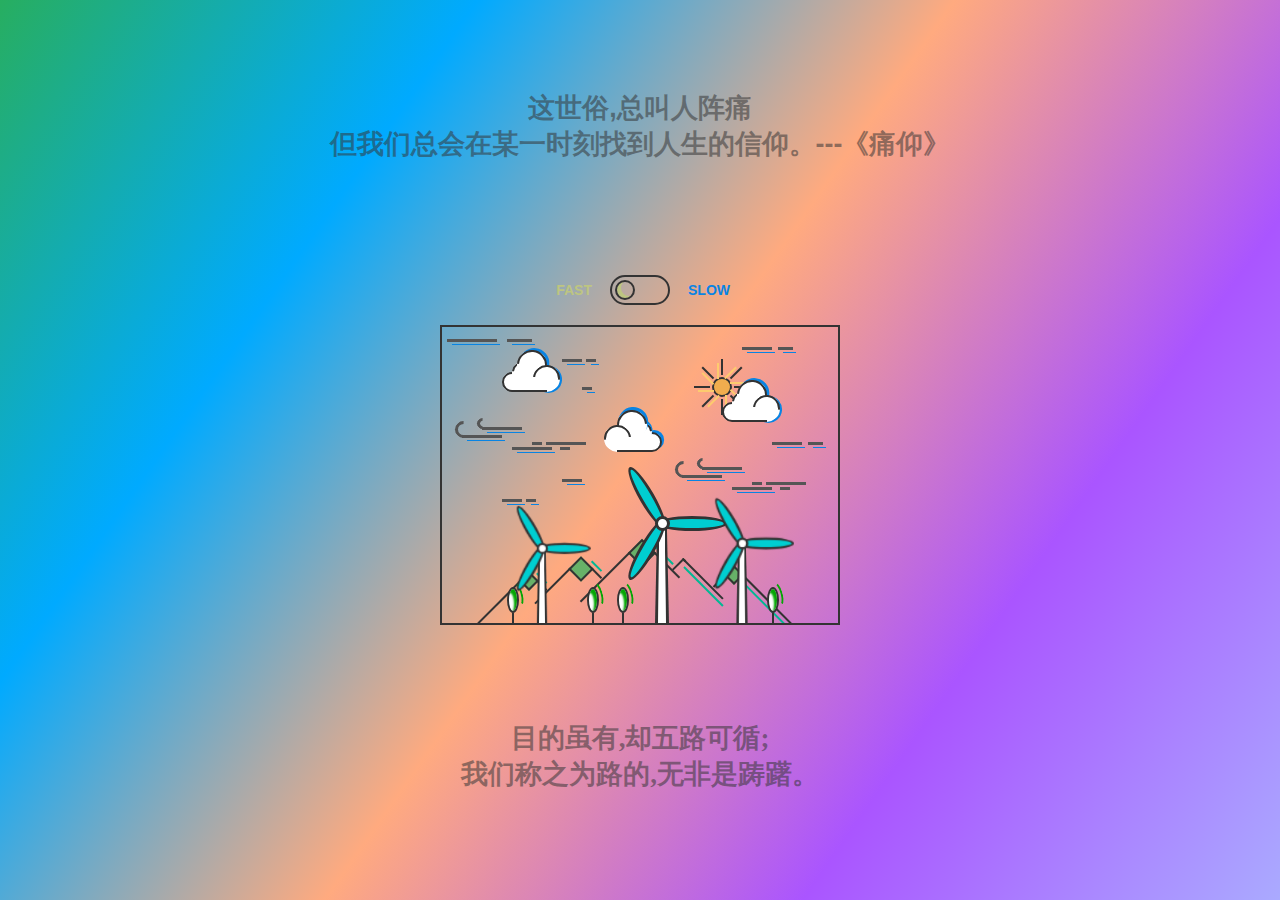
==== 风.html @ 0da6e861 "Add files via upload" ====
<!DOCTYPE html>
<html lang="zh-Hans">
	<head>
		<meta charset="utf-8">
		<meta name="viewport" content="width=device-width,initial-scale=1.0"/>
		<title>风♪</title>
		<link rel="stylesheet" type="text/css" href="风.css"/>
		<link rel="stylesheet" type="text/css" href="bootstrap-3.3.7-dist/css/bootstrap-theme.css"/>
	</head>
	<body>
		<div class="channel">
			这世俗,总叫人阵痛<br>
			但我们总会在某一时刻找到人生的信仰。---《痛仰》<br>
			<!-- <br><br><br><br><br><br><br><br><br><br><br><br><br><br><br><br> -->
			<!-- 目的虽有,却五路可循;<br> -->
			<!-- 我们称之为路的,无非是踌躇。 -->
		</div>
		<div class="container">
			<!-- 切换速度开关 -->
			<div id="switch" >
				<div class="circle"></div>
			</div>
			<!-- 主画布 -->
			<div class="main">
				<!-- 这是太阳 -->
				<div class="sun">
					<span style="--i:1"></span>
					<span style="--i:2"></span>
					<span style="--i:3"></span>
					<span style="--i:4"></span>
					<span style="--i:5"></span>
					<span style="--i:6"></span>
					<span style="--i:7"></span>
					<span style="--i:8"></span>
				</div>
				
				<!-- 这是山河 -->
				<div class="mountain a"></div>
				<div class="mountain b"></div>
				<div class="mountain c"></div>
				<div class="mountain d"></div>
				<div class="mountain e"></div>
				
				<!-- 这是风云 -->
				<div class="cloud_wind_wrap_fast">
					<div class="cloud_wind_wrap_slow">
						<div class="cloud_wind_group" style="--i:1">
							<div class="cloud a">
								<span></span>
								<span></span>
								<span></span>
								<span></span>
								<span></span>
							</div>
							<div class="cloud b">
								<span></span>
								<span></span>
								<span></span>
								<span></span>
								<span></span>
							</div>
							<div class="cloud c">
								<span></span>
								<span></span>
								<span></span>
								<span></span>
								<span></span>
							</div>
							<div class="wind a">
								<span></span>
								<span></span>
								<span></span>
								<span></span>
							</div>
							<div class="wind b">
								<span></span>
								<span></span>
								<span></span>
								<span></span>
							</div>
							<div class="wind_small">
								<span></span>
								<span></span>
								<span></span>
								<span></span>
								<span></span>
								<span></span>
								<span></span>
								<span></span>
							</div>
						</div>
						<div class="cloud_wind_group" style="--i:2">
							<div class="cloud a">
								<span></span>
								<span></span>
								<span></span>
								<span></span>
								<span></span>
							</div>
							<div class="cloud b">
								<span></span>
								<span></span>
								<span></span>
								<span></span>
								<span></span>
							</div>
							<div class="cloud c">
								<span></span>
								<span></span>
								<span></span>
								<span></span>
								<span></span>
							</div>
							<div class="wind a">
								<span></span>
								<span></span>
								<span></span>
								<span></span>
							</div>
							<div class="wind b">
								<span></span>
								<span></span>
								<span></span>
								<span></span>
							</div>
							<div class="wind_small">
								<span></span>
								<span></span>
								<span></span>
								<span></span>
								<span></span>
								<span></span>
								<span></span>
								<span></span>
							</div>
						</div>
						<div class="cloud_wind_group" style="--i:3">
							<div class="cloud a">
								<span></span>
								<span></span>
								<span></span>
								<span></span>
								<span></span>
							</div>
							<div class="cloud b">
								<span></span>
								<span></span>
								<span></span>
								<span></span>
								<span></span>
							</div>
							<div class="cloud c">
								<span></span>
								<span></span>
								<span></span>
								<span></span>
								<span></span>
							</div>
							<div class="wind a">
								<span></span>
								<span></span>
								<span></span>
								<span></span>
							</div>
							<div class="wind b">
								<span></span>
								<span></span>
								<span></span>
								<span></span>
							</div>
							<div class="wind_small">
								<span></span>
								<span></span>
								<span></span>
								<span></span>
								<span></span>
								<span></span>
								<span></span>
								<span></span>
							</div>
						</div>
					</div>
				</div>
				
				<!-- 这是树 -->
				<div class="tree_wrap">
				    <div class="tree">
				        <span></span>
				        <span></span>
				        <span></span>
				        <span></span>
				    </div>
				</div>
				
				<!-- 这是风车 -->
				<div class="windmill_wrap">
				    <!-- 风车 -->
				    <div class="windmill">
				        <!-- 风车支架 -->
				        <div class="pole"></div>
				        <!-- 风车头部 -->
				        <div class="head">
				            <!-- 风车扇叶组合 -->
				            <div class="fan">
				                <!-- 风车扇叶*3 -->
				                <span style="--i:1"></span>
				                <span style="--i:2"></span>
				                <span style="--i:3"></span>
				            </div>
				        </div>
				    </div>
				    <!-- 风车 left -->
				    <div class="windmill left">
				        <!-- 风车支架 -->
				        <div class="pole"></div>
				        <!-- 风车头部 -->
				        <div class="head">
				            <!-- 风车扇叶组合 -->
				            <div class="fan">
				                <!-- 风车扇叶*3 -->
				                <span style="--i:1"></span>
				                <span style="--i:2"></span>
				                <span style="--i:3"></span>
				            </div>
				        </div>
				    </div>
				    <!-- 风车 right -->
				    <div class="windmill right">
				        <!-- 风车支架 -->
				        <div class="pole"></div>
				        <!-- 风车头部 -->
				        <div class="head">
				            <!-- 风车扇叶组合 -->
				            <div class="fan">
				                <!-- 风车扇叶*3 -->
				                <span style="--i:1"></span>
				                <span style="--i:2"></span>
				                <span style="--i:3"></span>
				            </div>
				        </div>
				    </div>
				</div>
			</div>
			
		</div>
		
		<script>
			// 找到switch元素
			let swch = document.getElementById('switch');
			// 找到container元素
			let container = document.querySelector('.container');
			
			// 绑定点击事件
			swch.addEventListener('click', (e) => {
			    // 这里其实可以实用切换
			    // swch.classList.toggle('switched');
			    // 为后期预留操作空间所以使用下面的方式
			    if (swch.classList.contains('switched')) {
			        // 移除样式
			        swch.classList.remove('switched');
			        // 不选中是为快
			        container.classList.remove('slow');
			    } else {
			        // 增加样式
			        swch.classList.add('switched');
			        // 选中是为慢
			        container.classList.add('slow');
			    }
			});
		</script>
		<div class="channel2">
			<!-- <br><br><br><br><br><br><br><br><br><br><br><br><br><br><br><br> -->
			目的虽有,却五路可循;<br>
			我们称之为路的,无非是踌躇。
		</div>
		<!-- <bgsound src="//music.163.com/outchain/player?type=2&id=461515533&auto=1&height=66" loop=-1 autostart=true > -->
		
		<iframe frameborder="no" border="0" marginwidth="0" marginheight="0" width=0 height=0 src="//music.163.com/outchain/player?type=2&id=461515533&auto=1&height=66" autostart=true></iframe>
		
		
		
		 <!-- <embed src="//music.163.com/outchain/player?type=2&id=461515533&auto=1&height=66" autostart="true" loop="true" width="0" height="0" starttime="00:01"> -->
		
		<!-- <video controls="true" autoplay="true" name="media" loop="true" hidden="true"> <source src="//music.163.com/outchain/player?type=2&id=461515533&auto=1&height=66" type="audio/mpeg"></video> -->
		
		<!-- <audio autoplay="" loop="true"> <source src="https://i.y.qq.com/v8/playsong.html?songid=203809790&source=yqq#wechat_redirect"></audio> -->
	</body>
	
	
</html>
---- 风.css ----
:root{
	--background-color:#f5f5f5;
	--border-color:#7591AD;
	--text-color:#34495e;
	--color1:#EC3E27;
	--color2:#fd79a8;
	--color3:#0984e3;
	--color4:#00b894;
	--color5:#fdcb6e;
	--color6:#e056fd;
	--color7:#04a704;
	--color8:#BDC581;
}

*,
::after,
::before{
	margin: 0;
	padding: 0;
	box-sizing: border-box;
}

html{
	font-size: 14px;
}

body{
	width: 100vw;
	height: 100vh;
	background-color: var(--backround-color);
	background-image: linear-gradient(125deg, #27ae60,#00aaff,#ffaa7f,#aa55ff,#aaaaff);
	background-attachment: fixed;
	/* background-color: #269ABC; */
	display: flex;
	justify-content: center;
	align-items: center;
	font-family:'Montserrat',sans-serif,Arial,'Microsoft Yahei';
}

.channel{
	position: absolute;
	width: 80%;
	text-align: center;
	top: 10vh;
	left: 50%;
	transform: translateX(-50%);
	font-size: 3vmin;
	font-weight: bold;
	color: #35353588;
	z-index: 10000;
}
.channel2{
	position: absolute;
	width: 80%;
	text-align: center;
	top: 80vh;
	left: 50%;
	transform: translateX(-50%);
	font-size: 3vmin;
	font-weight: bold;
	color: #35353588;
	z-index: 10000;
	font-family: "华文仿宋" !important;
}

.container{
	position: absolute;
	width: 100vw;
	height: 100vh;
	/* background-color: #00B894; */
	display: flex;
	justify-content: center;
	align-items: center;
	flex-direction: column;
}

/* 这是切换开关用JS控制 */
#switch{
	position:relative;
	width: 60px;
	height: 30px;
	border: 2px solid #333333;
	border-radius: 30px;
	cursor: pointer;
}

#switch::before,
#switch::after{
	position: absolute;
	/* content: '123'; */
	line-height: 26px;
	text-transform: uppercase;
	font-weight: 800;
	padding: 0 20px;
	/* background-color: #0984E3; */
	cursor: initial;
	pointer-events: none;
}

#switch::before{
	content:'fast';
	right:100%;
	color: var(--color8);
}
#switch::after{
	content:'slow';
	left: 100%;
	color: var(--color3);
}

/* 默认情况 */
#switch .circle{
	position: absolute;
	top: 3px;
	left: 3px;
	width: 20px;
	height: 20px;
	border: 2px solid #333333;
	border-radius: 50%;
	box-shadow: inset 4px -2px 0 0 var(--color8);
	transition: all .3s cubic-bezier(.86, 1.51, .74, 1); 
}

/* 点击后情况 */
#switch.switched .circle{
	left: calc(100% - 20px - 3px);
	box-shadow: inset 4px -2px 0 0 var(--color3);
}

/* 主画布外框 */
.main{
	position: relative;
	width: 400px;
	height: 300px;
	border:2px solid #333;
	margin-top: 20px;
	overflow: hidden;
}

/*这是太阳  */
.sun{
	position: absolute;
	width: 20px;
	height: 20px;
	border: 2px solid #333;
	border-radius: 50%;
	left: 270px;
	top: 50px;
	display: flex;
	justify-content: center;
	align-items: center;
	animation: sun_rotate 10s linear infinite;
	/* background-color: red; */
	background-color: #F0AD4E;
}

@keyframes sun_rotate{
	0%{
		transform: rotate(0deg);
	}
	100%{
		transform: rotate(-360deg);
	}
}

.sun span{
	position: absolute;
	display: block;
	height: 2px;
	width: 16px;
	background-color: #333;
	box-shadow: 4px 4px 0 0 var(--color5);
	transform: rotate(calc(var(--i) * 45deg)) translateX(-20px);
	animation: sun_ray 1s linear infinite;
	animation-delay: calc(var(--i) * -0.5s);
}

@keyframes sun_ray{
	0%{
		transform: rotate(calc(var(--i) * 45deg)) translateX(-20px) scaleX(1);
	}
	50%{
		transform: rotate(calc(var(--i) * 45deg)) translateX(-20px) scaleX(0.6);
	}
	100%{
		transform: rotate(calc(var(--i) * 45deg)) translateX(-20px) scaleX(1);
	}
}

/* 这是山河 */
.mountain{
	position: absolute;
	border: 2px solid #333;
	transform: rotate(45deg);
}
.mountain.a{
	width:14px;
	height:14px;
	left:80px;
	bottom:35px;
	background-color: #67B168;
}
.mountain.b{
	width:18px;
	height:18px;
	left:130px;
	bottom:45px;
	background-color: #67B168;
}
.mountain.c{
	width:20px;
	height:20px;
	left:190px;
	bottom:60px;
	background-color: #67B168;
}
.mountain.d{
	width:2px;
	height:2px;
	left:240px;
	bottom:62px;
	border-bottom: none;
	background-color: #67B168;
}
.mountain.e{
	width:14px;
	height:14px;
	left:285px;
	bottom:41px;
	background-color: #67B168;
}

.mountain.a::after,
.mountain.b::after,
.mountain.c::after,
.mountain.d::after,
.mountain.e::after,
.mountain.a::before,
.mountain.b::before,
.mountain.c::before,
.mountain.d::before,
.mountain.e::before{
	position: absolute;
	content: '';
	background-color: #333;
}

.mountain.a::after,
.mountain.b::after,
.mountain.c::after,
.mountain.d::after,
.mountain.e::after{
	left: -2px;
	top: 100%;
	width: 2px;
}

.mountain.a::after{
	height:70px;
}
.mountain.b::after{
	height:50px;
}
.mountain.c::after{
	height:70px;
}
.mountain.d::after{
	height:14px;
}
.mountain.e::after{
	height:18px;
}

.mountain.a::before,
.mountain.b::before,
.mountain.c::before,
.mountain.d::before,
.mountain.e::before {
    top: -2px;
    left: 100%;
    height: 2px;
}

.mountain.a::before{
	width:14px;
	box-shadow:-5px -5px 0 0 var(--color4);
}
.mountain.b::before{
	width:14px;
	box-shadow:-5px -5px 0 0 var(--color4);
}
.mountain.c::before{
	width:36px;
	box-shadow:-14px -5px 0 0 var(--color4);
}
.mountain.d::before{
	width:55px;
	box-shadow:5px 5px 0 0 var(--color4);
}
.mountain.e::before{
	width:70px;
	box-shadow:5px 5px 0 0 var(--color4);
}

/* 这是风云 */
.cloud_wind_wrap_fast {
    /* （画布大小-去两个边框）*3 */
    width: 1188px;
    height: 100%;
    /* background-color: #af401455; */
    animation: fly 3s linear infinite;
    animation-play-state: running;
}

.slow .cloud_wind_wrap_fast {
    animation-play-state: paused;
}

.cloud_wind_wrap_slow {
    width: 1188px;
    height: 100%;
    /* background-color: #56fd7255; */
    display: flex;
    justify-content: flex-start;
    align-items: center;
    animation: fly 6s linear infinite;
    animation-play-state: paused;
}

.slow .cloud_wind_wrap_slow {
    animation-play-state: running;
}

.cloud_wind_group {
    position: relative;
    width: 100%;
    height: 100%;
    /* background-color: #00b894; */
    /* animation: fly 12s linear infinite; */
    /* animation-delay: calc(var(--i) * -6s); */
}

@keyframes fly {
    0% {
        transform: translateX(0%);
    }
    100% {
        transform: translateX(-33.33333333333333%);
    }
}
/* 风拂云 */
.cloud{
	position: absolute;
	width: 60px;
	height: 45px;
	
}
.cloud.a{
	left: 60px;
	top: 20px;
	/* background-color: antiquewhite; */
}

.cloud.b{
	left: 160px;
	top: 80px;
	transform: rotateY(180deg);
	/* background-color: lawngreen; */
}
.cloud.c{
	left: 280px;
	top: 50px;
	/* background-color: aqua; */
}

.cloud span{
	position: absolute;
	display: block;
	background-color: #fff;
	border: 2px solid #333;
	border-radius: 50%;
}

.cloud span:nth-child(1){
	width:20px;
	height:20px;
	left:0;
	bottom:0;
	border-right-color:transparent;
	border-bottom-color:transparent;
	transform:rotate(-45deg);
}
.cloud span:nth-child(2){
	width:20px;
	height:20px;
	left:10px;
	bottom:10px;
	border-right-color:transparent;
	border-bottom-color:transparent;
	transform:rotate(50deg);
}
.cloud span:nth-child(3){
	width:30px;
	height:30px;
	left:15px;
	bottom:12px;
	border-right-color:transparent;
	border-bottom-color:transparent;
	transform:rotate(50deg);
	box-shadow: 0 -3px 0 var(--color3);
}

.cloud span:nth-child(4){
	width:27px;
	height:27px;
	left:31px;
	bottom:0px;
	border-right-color:transparent;
	border-bottom-color:transparent;
	transform:rotate(50deg);
	box-shadow: 2px -1px 0 var(--color3);
}

.cloud span:nth-child(5){
	width:35px;
	height:15px;
	left:10px;
	bottom:0;
	border-radius: 0;
	border-width: 0 0 2px 0;
}

/* 云影 */
.cloud.b span:nth-child(1){
	box-shadow:0px -3px 0 0 var(--color3);
}
.cloud.b span:nth-child(2){
	box-shadow:-2px -1px 0 0 var(--color3);
}
.cloud.b span:nth-child(3){
	box-shadow:-3px -1px 0 0 var(--color3);
}
.cloud.b span:nth-child(4){
	box-shadow:none;
}

/* 风飘 */
.wind{
	position: absolute;
	width: 10px;
	height: 10px;
	/* background-color: aqua; */
}

.wind.a{
	top: 100px;
	left:40px;
}
.wind.b{
	top: 140px;
	left: 260px;
}

/* 风纹 */
.wind span,
.wind span::before,
.wind span::after{
	position: absolute;
	background-color: #555;
	height: 3px;
}

.wind span::before,
.wind span::after{
	content: '';
}

.wind span,
.wind span::after{
	box-shadow: 4px 4px 0 -1px var(--color3);
}

/* 大风纹1 */
.wind span:nth-child(1){
	top: 0;
	left: 0;
	width: 40px;
}
.wind span:nth-child(1)::before{
	width: 11px;
	height: 11px;
	left: -5px;
	bottom: 1px;
	background-color: transparent;
	border: 3px solid #555;
	border-radius: 50%;
	border-color: transparent transparent #555 #555;
	transform: rotate(45deg);
}
.wind span :nth-child(1)::after{
	width: 10px;
	top: 0;
	left: 110%;
}

/* 大风纹2 */
.wind span:nth-child(2){
	top: 8px;
	left: -20px;
	width: 40px;
}
.wind span:nth-child(2)::before{
	width: 17px;
	height: 17px;
	left: -7px;
	bottom: 0px;
	background-color: transparent;
	border: 3px solid #555;
	border-radius: 50%;
	border-color: transparent transparent #555 #555;
	transform: rotate(45deg);
}
.wind span :nth-child(2)::after{
	width: 50px;
	top: 0;
	left: 110%;
}

/* 大风纹3 */
.wind span:nth-child(3){
	top: 15px;
	left: 50px;
	width: 10px;
}
.wind span:nth-child(3)::before{
	width: 40px;
	top: 0;
	left: 140%;
}
.wind span :nth-child(3)::after{
	width: 40px;
	top: 0;
	left: 140%;
}

/* 大风纹4 */
.wind span:nth-child(4){
	top: 20px;
	left: 30px;
	width:40px;
}
.wind span:nth-child(4)::before{
	width: 10px;
	top: 0;
	left: 120%;
}
.wind span :nth-child(4)::after{
	width: 10px;
	top: 0;
	left: 120%;
}

/* 小风 */
.wind_small {
    position: absolute;
    width: 100%;
    height: 100%;
    /* background-color: #00b894; */
}

.wind_small span,
.wind_small span::after {
    position: absolute;
    height: 3px;
    background-color: #555;
    box-shadow: 4px 4px 0 -1px var(--color3);
}

.wind_small span::after {
    content: '';
    width: 50%;
    top: 0;
    left: 120%;
}

.wind_small span:nth-child(1) {
    top: 12px;
    left: 5px;
    width: 50px;
}

.wind_small span:nth-child(2) {
    top: 32px;
    left: 120px;
    width: 20px;
}

.wind_small span:nth-child(3) {
    top: 152px;
    left: 120px;
    width: 20px;
}

.wind_small span:nth-child(3)::after {
    display: none;
}

.wind_small span:nth-child(4) {
    top: 172px;
    left: 60px;
    width: 20px;
}

.wind_small span:nth-child(5) {
    top: 60px;
    left: 140px;
    width: 10px;
}

.wind_small span:nth-child(5)::after {
    display: none;
}

.wind_small span:nth-child(6) {
    top: 20px;
    left: 300px;
    width: 30px;
}

.wind_small span:nth-child(7) {
    top: 115px;
    left: 330px;
    width: 30px;
}

.wind_small span:nth-child(8) {
    top: 170px;
    left: 200px;
    width: 10px;
}

.wind_small span:nth-child(8)::after {
    display: none;
}

/* 树舞 */
.tree_wrap,
.tree{
	position: absolute;
	width: 100%;
	height: 60px;
	left: 0;
	bottom: 0;
	/* background-color: aqua; */
	transform-origin: bottom;
	transform: all 0.2s linear;
}

.tree{
	/* background-color: blue; */
	animation: tree_move 1s linear infinite;
	transform-origin:bottom ;
}

.slow .tree_wrap{
	transform: skewX(-10deg);
}

@keyframes tree_move {
    0%{}
    100% {
        transform: skewX(16deg);
    }
    20% {
        transform: skewX(18deg);
    }
    40% {
        transform: skewX(20deg);
    }
    60% {
        transform: skewX(17deg);
    }
    80% {
        transform: skewX(18deg);
    }
}

.tree span{
	position: absolute;
	display: block;
	width: 2px;
	height: 10px;
	bottom: 0;
	background-color: #333;
	display: flex;
	justify-content: center;
	align-items: center;
}

.tree span:nth-child(1){
	left:70px;
}
.tree span:nth-child(2){
	left:150px;
}
.tree span:nth-child(3){
	left:180px;
}
.tree span:nth-child(4){
	left:330px;
}

.tree span::before,
.tree span::after {
    position: absolute;
    content: '';
    border: 2px solid #333;
    width: 12px;
    height: 26px;
    bottom: 100%;
    border-radius: 50%;
    background-color: #fff;
    box-shadow: inset -3px 4px 2px 0 var(--color7);
}

.tree span::after {
    border-color: transparent var(--color7) transparent transparent;
    background-color: transparent;
    transform: rotate(-15deg) translate(5px, -4px);
    box-shadow: none;
}

/* 风车转 */
.windmill_wrap {
    position: absolute;
    width: 100%;
    height: 120px;
    left: 0;
    bottom: 0;
    /* background-color: #00b89466; */
}

.windmill {
    position: absolute;
    /* width: 114px; */
    height: 100px;
    left: 220px;
    bottom: 0;
    /* background-color: #BDC581; */
    display: flex;
    justify-content: center;
    align-items: center;
}

.windmill.left {
    left: 100px;
    transform: scale(0.75);
    transform-origin: bottom;
}

.windmill.right {
    left: 300px;
    transform: scale(0.8);
    transform-origin: bottom;
}


/* 风车柱子 */

.windmill .pole {
    position: absolute;
    width: 14px;
    height: 120px;
    bottom: 0px;
    /* background-color: #535c0f; */
    perspective: 70px;
}

.windmill .pole::after {
    position: absolute;
    content: '';
    width: 100%;
    height: 100%;
    background-color: #fff;
    border: 3px solid #333;
    border-width: 0 3px;
    transform-origin: bottom;
    transform: rotateX(15deg);
}


/* 风车头部 */

.windmill .head {
    position: absolute;
    width: 10px;
    height: 10px;
    top: 0;
    /* background-color: #EC3E27; */
    transform: translateY(-50%);
    display: flex;
    justify-content: center;
    align-items: center;
    animation: windmill_fan_rotate 4s linear infinite;
    animation-play-state: paused;
}

.slow .windmill .head {
    animation-play-state: running;
}


/* 扇叶组合 */

.windmill .head .fan {
    position: absolute;
    width: 10px;
    height: 10px;
    /* background-color: #27ec72; */
    display: flex;
    justify-content: center;
    align-items: center;
    animation: windmill_fan_rotate 2s linear infinite;
    animation-play-state: running;
}

.slow .windmill .head .fan {
    animation-play-state: paused;
}


/* 扇叶组合中心圆 */

.windmill .head .fan::after {
    position: absolute;
    content: '';
    width: 15px;
    height: 15px;
    background-color: #fff;
    border: 3px solid #333;
    border-radius: 50%;
}


/* 扇叶 */

.windmill .head .fan span {
    position: absolute;
    width: 70px;
    height: 15px;
    /* background-color: #fff; */
	background-color: #00CED1;
    border: 3px solid #333;
    border-radius: 100%;
    transform: rotate(calc(var(--i) * 120deg)) translateX(30px);
}


/* 旋转动画 */

@keyframes windmill_fan_rotate {
    0% {
        transform: rotate(0deg);
    }
    100% {
        transform: rotate(-360deg);
    }
}
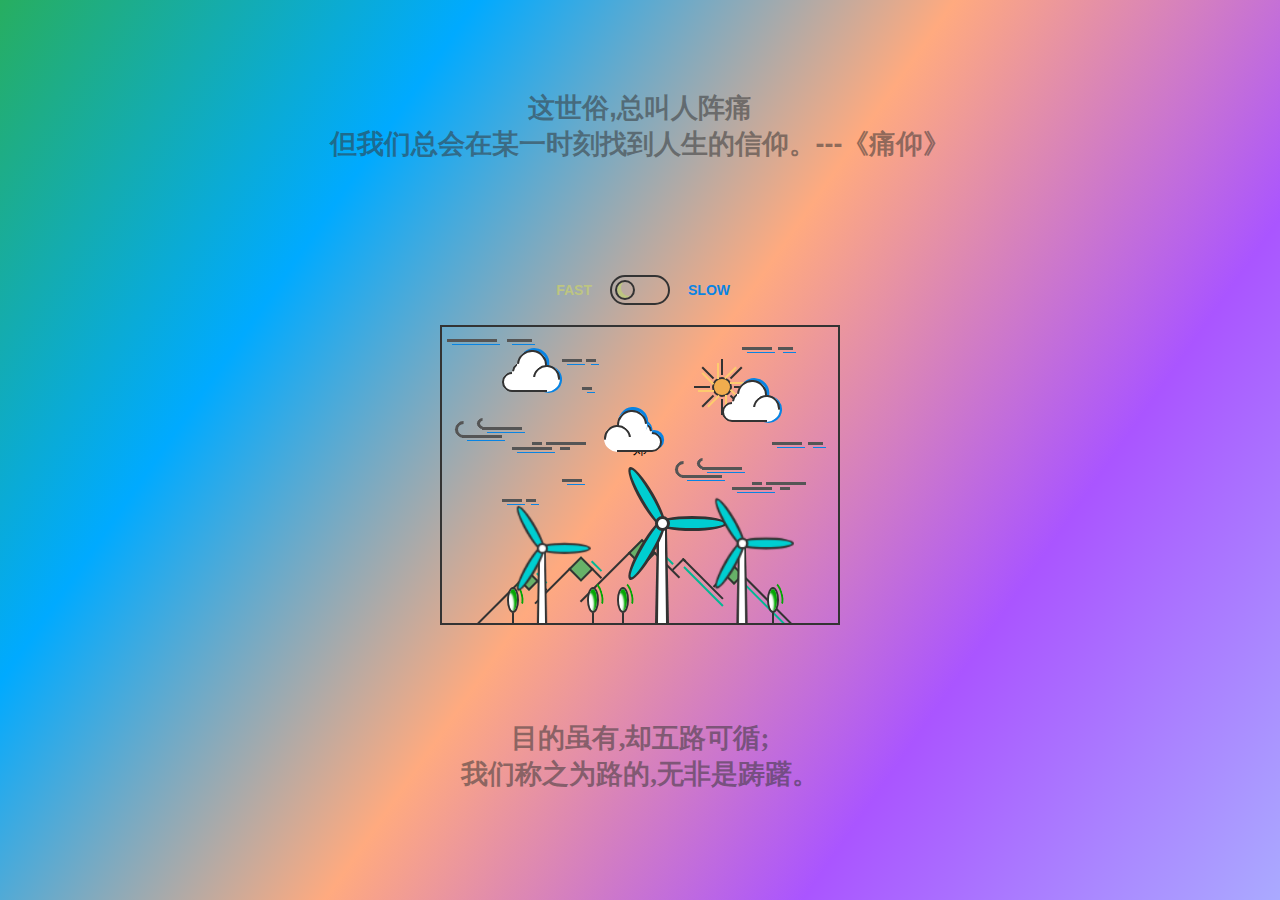
==== commit d1cbb745: "Update 风.html" ====
--- a/风.html
+++ b/风.html
@@ -1,12 +1,12 @@
-<!DOCTYPE html>
-<html lang="zh-Hans">
-	<head>
+<!DOCTYPE html>
+<html lang="zh-Hans">
+	<head>
 		<meta charset="utf-8">
-		<meta name="viewport" content="width=device-width,initial-scale=1.0"/>
+		<meta name="viewport" content="width=device-width,initial-scale=1.0"/>
 		<title>风♪</title>
 		<link rel="stylesheet" type="text/css" href="风.css"/>
-		<link rel="stylesheet" type="text/css" href="bootstrap-3.3.7-dist/css/bootstrap-theme.css"/>
-	</head>
+		<link rel="stylesheet" type="text/css" href="bootstrap-3.3.7-dist/css/bootstrap-theme.css"/>
+	</head>
 	<body>
 		<div class="channel">
 			这世俗,总叫人阵痛<br>
@@ -273,6 +273,9 @@
 			目的虽有,却五路可循;<br>
 			我们称之为路的,无非是踌躇。
 		</div>
+		<div class="channel3">
+			-郑-
+		</div>
 		<!-- <bgsound src="//music.163.com/outchain/player?type=2&id=461515533&auto=1&height=66" loop=-1 autostart=true > -->
 		
 		<iframe frameborder="no" border="0" marginwidth="0" marginheight="0" width=0 height=0 src="//music.163.com/outchain/player?type=2&id=461515533&auto=1&height=66" autostart=true></iframe>
@@ -283,8 +286,8 @@
 		
 		<!-- <video controls="true" autoplay="true" name="media" loop="true" hidden="true"> <source src="//music.163.com/outchain/player?type=2&id=461515533&auto=1&height=66" type="audio/mpeg"></video> -->
 		
-		<!-- <audio autoplay="" loop="true"> <source src="https://i.y.qq.com/v8/playsong.html?songid=203809790&source=yqq#wechat_redirect"></audio> -->
+		<!-- <audio autoplay="" loop="true"> <source src="https://i.y.qq.com/v8/playsong.html?songid=203809790&source=yqq#wechat_redirect"></audio> -->
 	</body>
 	
-	
-</html>
+	
+</html>
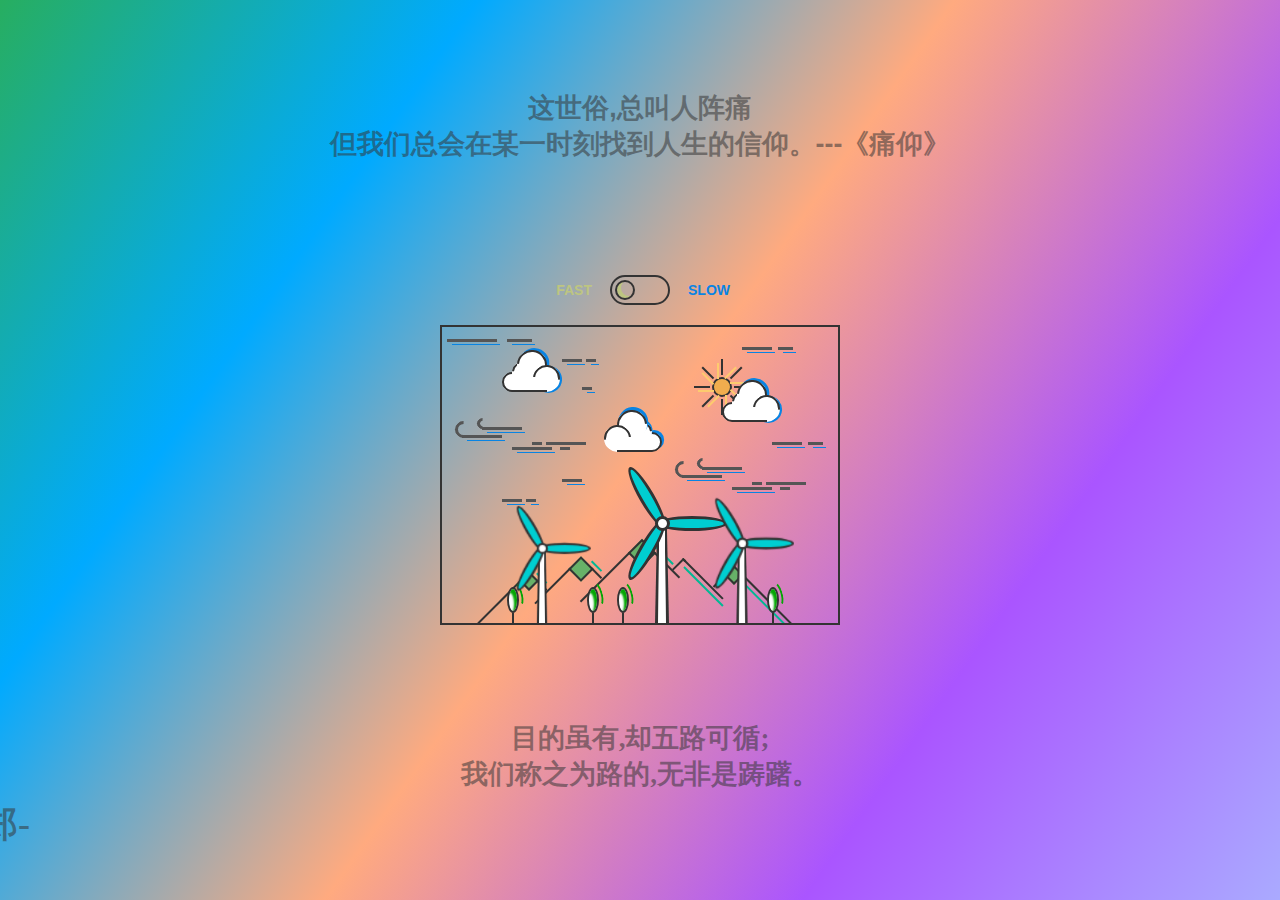
==== commit dbbeba6c: "Add files via upload" ====
--- a/风.html
+++ b/风.html
@@ -1,12 +1,12 @@
-<!DOCTYPE html>
-<html lang="zh-Hans">
-	<head>
+<!DOCTYPE html>
+<html lang="zh-Hans">
+	<head>
 		<meta charset="utf-8">
-		<meta name="viewport" content="width=device-width,initial-scale=1.0"/>
+		<meta name="viewport" content="width=device-width,initial-scale=1.0"/>
 		<title>风♪</title>
 		<link rel="stylesheet" type="text/css" href="风.css"/>
-		<link rel="stylesheet" type="text/css" href="bootstrap-3.3.7-dist/css/bootstrap-theme.css"/>
-	</head>
+		<link rel="stylesheet" type="text/css" href="bootstrap-3.3.7-dist/css/bootstrap-theme.css"/>
+	</head>
 	<body>
 		<div class="channel">
 			这世俗,总叫人阵痛<br>
@@ -286,8 +286,8 @@
 		
 		<!-- <video controls="true" autoplay="true" name="media" loop="true" hidden="true"> <source src="//music.163.com/outchain/player?type=2&id=461515533&auto=1&height=66" type="audio/mpeg"></video> -->
 		
-		<!-- <audio autoplay="" loop="true"> <source src="https://i.y.qq.com/v8/playsong.html?songid=203809790&source=yqq#wechat_redirect"></audio> -->
+		<!-- <audio autoplay="" loop="true"> <source src="https://i.y.qq.com/v8/playsong.html?songid=203809790&source=yqq#wechat_redirect"></audio> -->
 	</body>
 	
-	
-</html>
+	
+</html>
--- a/风.css
+++ b/风.css
@@ -27,7 +27,7 @@
 body{
 	width: 100vw;
 	height: 100vh;
-	background-color: var(--backround-color);
+	/* background-color: var(--backround-color); */
 	background-image: linear-gradient(125deg, #27ae60,#00aaff,#ffaa7f,#aa55ff,#aaaaff);
 	background-attachment: fixed;
 	/* background-color: #269ABC; */
@@ -61,6 +61,21 @@
 	color: #35353588;
 	z-index: 10000;
 	font-family: "华文仿宋" !important;
+}
+.channel3{
+	position: absolute;
+	width: 80%;
+	text-align: center;
+	top: 80vh;
+	left: 50%;
+	transform: translateX(-50%);
+	font-size: 4vmin;
+	font-weight: bold;
+	color: #35353588;
+	z-index: 10000;
+	font-family: "楷体" !important;
+	margin-left: -640px;
+	margin-top: 80px;
 }
 
 .container{
